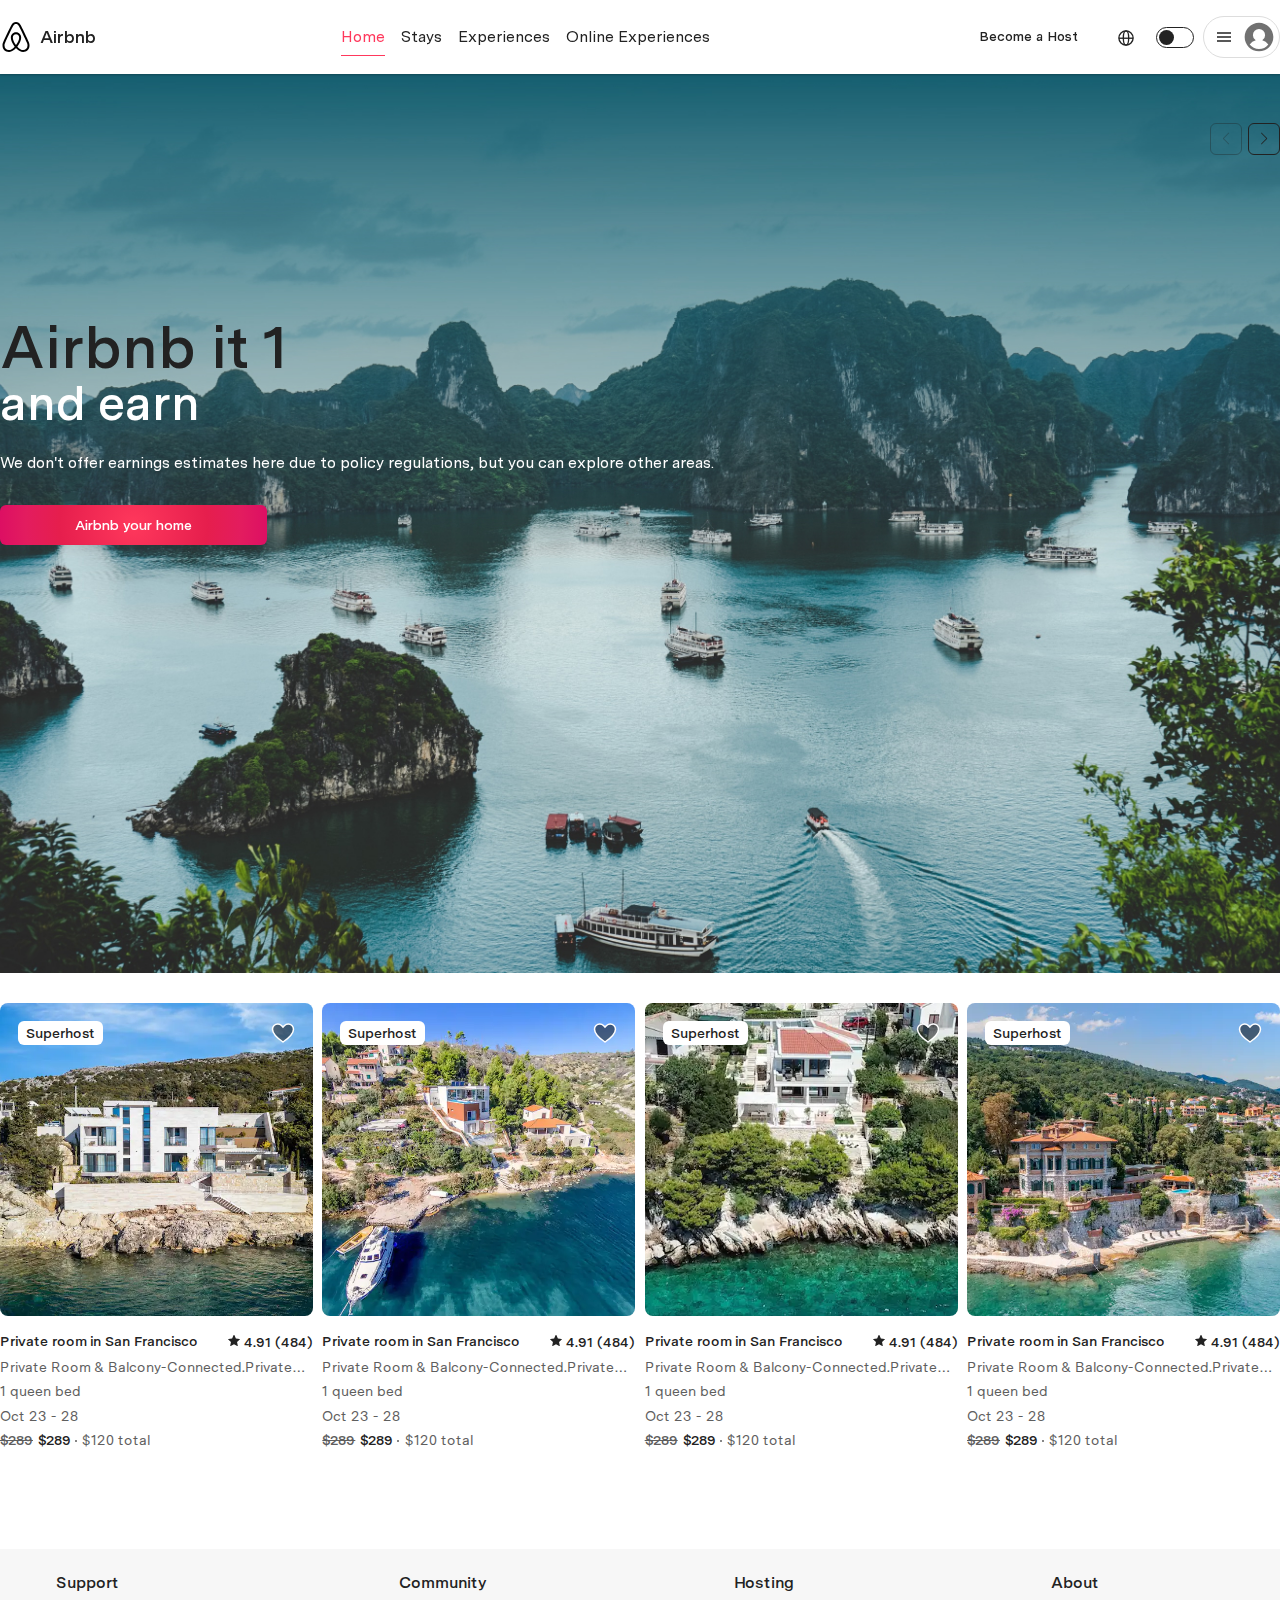
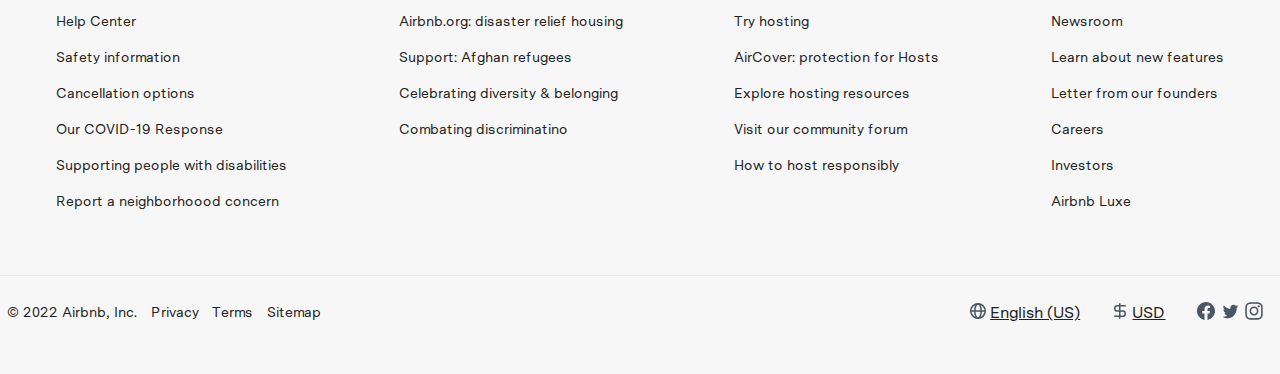
==== index.html @ 52887784 "initial commit" ====
<!DOCTYPE html>
<html lang="en">

<head>
  <meta charset="UTF-8">
  <meta http-equiv="X-UA-Compatible" content="IE=edge">
  <meta name="viewport" content="width=device-width, initial-scale=1.0">
  <title>Document</title>
  <meta name="color-scheme" content="light dark">
  <meta name="theme-color" media="(prefers-color-scheme: light)">
  <meta name="theme-color" media="(prefers-color-scheme: dark)">

  <script type="module">
    // https://doka.guide/js/match-media/
    if (matchMedia('(prefers-color-scheme: dark)').media === 'not all') {
      document.documentElement.style.display = 'none';
      document.head.insertAdjacentHTML(
        'beforeend',
        '<link rel="stylesheet" href="styles/light.css" onload="document.documentElement.style.display=\'\'">'
      );
    }
  </script>
  <link rel="stylesheet" href="css/light.css" media="(prefers-color-scheme: light)">
  <link rel="stylesheet" href="css/dark.css" media="(prefers-color-scheme: dark)">
  <link rel="stylesheet" href="css/style.css">
</head>

<body>
  <header class="header">
    <div class="container">
      <div class="flex">
        <a href="index.html" class="header-logo">
          <svg viewBox="0 0 32 32" xmlns="http://www.w3.org/2000/svg"
            style="display:inline-block;vertical-align:middle;height:32px;width:32px;fill:var(--logo-fill)"
            aria-hidden="true" role="presentation" focusable="false">
            <path
              d="M16 1c2.008 0 3.463.963 4.751 3.269l.533 1.025c1.954 3.83 6.114 12.54 7.1 14.836l.145.353c.667 1.591.91 2.472.96 3.396l.01.415.001.228c0 4.062-2.877 6.478-6.357 6.478-2.224 0-4.556-1.258-6.709-3.386l-.257-.26-.172-.179h-.011l-.176.185c-2.044 2.1-4.267 3.42-6.414 3.615l-.28.019-.267.006C5.377 31 2.5 28.584 2.5 24.522l.005-.469c.026-.928.23-1.768.83-3.244l.216-.524c.966-2.298 6.083-12.989 7.707-16.034C12.537 1.963 13.992 1 16 1zm0 2c-1.239 0-2.053.539-2.987 2.21l-.523 1.008c-1.926 3.776-6.06 12.43-7.031 14.692l-.345.836c-.427 1.071-.573 1.655-.605 2.24l-.009.33v.206C4.5 27.395 6.411 29 8.857 29c1.773 0 3.87-1.236 5.831-3.354-2.295-2.938-3.855-6.45-3.855-8.91 0-2.913 1.933-5.386 5.178-5.42 3.223.034 5.156 2.507 5.156 5.42 0 2.456-1.555 5.96-3.855 8.907C19.277 27.766 21.37 29 23.142 29c2.447 0 4.358-1.605 4.358-4.478l-.004-.411c-.019-.672-.17-1.296-.714-2.62l-.248-.6c-1.065-2.478-5.993-12.768-7.538-15.664C18.053 3.539 17.24 3 16 3zm.01 10.316c-2.01.021-3.177 1.514-3.177 3.42 0 1.797 1.18 4.58 2.955 7.044l.21.287.174-.234c1.73-2.385 2.898-5.066 2.989-6.875l.006-.221c0-1.906-1.167-3.4-3.156-3.421h-.001z">
            </path>
          </svg>
          <span>Airbnb</span>
        </a>

        <nav class="header-nav">
          <a class="header-nav__link link-active" href="#">Home</a>
          <a class="header-nav__link" href="#">Stays</a>
          <a class="header-nav__link" href="#">Experiences</a>
          <a class="header-nav__link" href="#">Online Experiences</a>
        </nav>

        <div class="header-buttons">
          <button id="host" class="btn btn-ghost">Become a Host</button>

          <button id="languages_btn" class="btn btn-icon">
            <svg width="18" height="18" viewBox="0 0 18 18" fill="none" xmlns="http://www.w3.org/2000/svg">
              <circle cx="9" cy="9" r="8" stroke="#222222" stroke-width="1.5" />
              <ellipse cx="9" cy="9" rx="3" ry="8" stroke="#222222" stroke-width="1.5" />
              <line x1="1" y1="9.25" x2="17" y2="9.25" stroke="#222222" stroke-width="1.5" />
            </svg>
          </button>
        </div>
        <fieldset class="switcher">
          <input type="checkbox" class="switch">
          <label for="switch"></label>
        </fieldset>
        <div class="dropdown">
          <button class="dropdown-button">
            <div class="icon">
              <svg xmlns="http://www.w3.org/2000/svg" viewBox="0 0 32 32" aria-hidden="true" role="presentation"
                focusable="false"
                style="display: block; fill: none; height: 16px; width: 16px; stroke: currentcolor; stroke-width: 3; overflow: visible;">
                <g fill="none">
                  <path d="M2 16h28M2 24h28M2 8h28"></path>
                </g>
              </svg>
            </div>
            <div class="avatar">
              <svg xmlns="http://www.w3.org/2000/svg" viewBox="0 0 32 32" aria-hidden="true" role="presentation"
                focusable="false" style="display: block; height: 100%; width: 100%; fill: currentcolor;">
                <path
                  d="M16 .7C7.56.7.7 7.56.7 16S7.56 31.3 16 31.3 31.3 24.44 31.3 16 24.44.7 16 .7zm0 28c-4.02 0-7.6-1.88-9.93-4.81a12.43 12.43 0 0 1 6.45-4.4A6.5 6.5 0 0 1 9.5 14a6.5 6.5 0 0 1 13 0 6.51 6.51 0 0 1-3.02 5.5 12.42 12.42 0 0 1 6.45 4.4A12.67 12.67 0 0 1 16 28.7z">
                </path>
              </svg>
              <!--<img src="images/cards/card-image-1.webp" alt="avatar">-->
            </div>
            <div class="dropdown-menu">
              <a href="#"><b>Login in</b></a>
              <a href="#">Sign up</a>
              <a href="#">Airbnb your home</a>
              <a href="help.html">Help</a>
            </div>
          </button>
        </div>
      </div>
    </div>
  </header>

  <!-- Модалка become a host -->
  <dialog class="modal" id="modal">
    <header class="modal-header">
      <button id="close-button" class="button close-button">
        <svg viewBox="0 0 32 32" xmlns="http://www.w3.org/2000/svg" aria-hidden="true" role="presentation"
          focusable="false"
          style="display: block; fill: none; height: 16px; width: 16px; stroke-width: 3; overflow: visible;">
          <path d="m6 6 20 20"></path>
          <path d="m26 6-20 20"></path>
        </svg>
      </button>
    </header>

    <section class="modal-body">
      <h2 class="modal-title">Questions about this home?</h2>
      <p class="modal-subtitle">We’re excited you’re here. A Villa Specialist from Luxury Retreats, an Airbnb <br>
        company, will be in touch to finalize the details.</p>

      <form action="#">
        <div class="inline">
          <label for="first-name">First name *</label>
          <input id="first-name" type="text" placeholder="First name">

          <label for="last-name">Last name *</label>
          <input id="last-name" type="text" placeholder="Last name">
        </div>

        <div class="inline ml-8">
          <label for="email">Email *</label>
          <input id="email" type="email" placeholder="Your email">

          <label for="tel">Telephone</label>
          <input id="tel" type="tel" placeholder="Telephone">
        </div>

        <label for="text-message">Your message</label>
        <textarea placeholder="For example: Is this home family friendly? What other homes should I consider?"
          name="text-message" id="" cols="30" rows="5"></textarea>

        <label class="checkbox style-c">
          <input type="checkbox" />
          <div class="checkbox__checkmark"></div>
          <label for="c1" class="label_checkbox">I'd like to receive marketing and policy communications from Luxury
            Retreats
          </label>

          <button class="btn btn-primary ml-31 mt-16" type="button">Send message</button>
      </form>
    </section>

    <footer class="modal-footer">
      <div>
        <span>Learn how we handle your details in our</span>
        <button type="button" class="btn btn-link">Privacy policy</button>
      </div>
    </footer>
  </dialog>

  <!-- Модалка languages-->
  <dialog class="modal2" id="languages">
    <header class="modal-header">
      <button id="close-button1" class="button close-button btn-languges-close">x</button>
      <button class="btn-languges ml-0">Язык и регион</button>
      <button class="btn-languges bg-color">Валюта</button>
    </header>

    <section class="modal-body">
      <div class="modal-div">
        <div class="modal-title2">
          <div class="modal-icon1">Перевод<svg viewBox="0 0 16 16" xmlns="http://www.w3.org/2000/svg" aria-hidden="true"
              role="presentation" focusable="false"
              style="display: block; height: 19px; width: 19px; fill: currentcolor;">
              <path
                d="M9 0a1 1 0 0 1 .993.883L10 1v5h5a1 1 0 0 1 .993.883L16 7v8a1 1 0 0 1-.883.993L15 16H7a1 1 0 0 1-.993-.883L6 15v-5H1a1 1 0 0 1-.993-.883L0 9V1A1 1 0 0 1 .883.007L1 0h8zm1.729 7l-1.393.495.233.217.13.132c.125.127.227.245.308.352l.073.103.048.073.045.077H7.308v1.309h1.207l.166.52.09.266.112.29a6.294 6.294 0 0 0 1.109 1.789c-.495.315-1.119.607-1.87.87l-.331.112-.346.108-.445.134L7.72 15l.407-.125.386-.128c1.007-.349 1.836-.752 2.486-1.214.57.405 1.277.764 2.12 1.08l.369.134.386.128.406.125.72-1.153-.445-.134-.26-.08-.345-.115c-.783-.27-1.43-.57-1.94-.895a6.3 6.3 0 0 0 1.068-1.694l.128-.32.114-.33.165-.521h1.208V8.449H11.64l-.093-.231a3.696 3.696 0 0 0-.554-.917l-.126-.149-.14-.152zm1.35 2.758l-.042.133-.076.224-.103.264A4.985 4.985 0 0 1 11 11.76a4.952 4.952 0 0 1-.743-1.127l-.115-.254-.103-.264-.076-.224-.042-.133h2.158zM9 1H1v8h5V7c0-.057.005-.113.014-.167H3.827L3.425 8H2l2.257-6h1.486l1.504 4H9V1zM5 3.411L4.253 5.6h1.502L5 3.411z">
              </path>
            </svg></div>
        </div>
        <p class="modal-subtitle2">Автоматический перевод описаний и отзывов на Русский.</p>

      </div>

      <div class="recom-languges">
        <h2 class="h2-modal">Рекомендуемые языки и регионы</h2>
        <div class="english ">
          <p>English</p>
          <p class="bg-color">United States</p>
        </div>
        <div class="english ml-16">
          <p>English</p>
          <p class="bg-color">United Kingdom</p>
        </div>
      </div>

      <div class="language selection">
        <h2 class="h2-modal">Выбрать язык и регион</h2>
        <div class="english br-12">
          <p>Росский</p>
          <p class="bg-color">Россия</p>
        </div>
        <div class="english ml-16">
          <p>Dansk</p>
          <p class="bg-color">Danmark</p>
        </div>
        <div class="english ">
          <p>Eesti</p>
          <p class="bg-color">Eesti</p>
        </div>
        <div class="english ">
          <p>Deutsch</p>
          <p class="bg-color">Schweiz</p>
        </div>

      </div>

    </section>
  </dialog>
  <!-- конец modal2-->
  <main>


    <section class="banner">
      <div class="container">
        <div class="swiper">
          <!-- Additional required wrapper -->
          <div class="swiper-wrapper">
            <!-- Slides -->
            <div class="swiper-slide">
              <div class="banner-description">
                <h2 class="banner-title">
                  Airbnb it 1<br>
                  <span>and earn<span>
                </h2>
                <p class="banner-subtitle">We don't offer earnings estimates here due to policy regulations, but you can
                  explore other areas.</p>
                <button class="btn btn-airbnb">Airbnb your home</button>
              </div>
            </div>
            <div class="swiper-slide">
              <div class="banner-description">
                <h2 class="banner-title">
                  Airbnb it 2<br>
                  <span>and earn<span>
                </h2>

                <p class="banner-subtitle">We don't offer earnings estimates here due to policy regulations, but you can
                  explore other areas.</p>

                <button class="btn btn-airbnb">Airbnb your home</button>
              </div>
            </div>

            <div class="swiper-slide">
              <div class="banner-description">
                <h2 class="banner-title">
                  Airbnb it 3<br>
                  <span>and earn<span>
                </h2>

                <p class="banner-subtitle">We don't offer earnings estimates here due to policy regulations, but you can
                  explore other areas.</p>

                <button class="btn btn-airbnb">Airbnb your home</button>
              </div>
            </div>

          </div>

          <!-- If we need navigation buttons -->
          <div class="swiper-button-prev"></div>
          <div class="swiper-button-next"></div>
        </div>
      </div>
    </section>

    <!-- cards -->
    <section class="cards">
      <div class="container">
        <div class="flex-start">
          <div class="card-wrapper">
            <a class="card-link" href="#" target="_blank" rel="noopener noreferrer nofollow"></a>
            <div class="card">
              <div class="card-image">
                <img src="images/cards/card-image-1.webp" alt="image">
                <svg class="card-heart" viewBox="0 0 32 32" xmlns="http://www.w3.org/2000/svg">
                  <path
                    d="m16 28c7-4.733 14-10 14-17 0-1.792-.683-3.583-2.05-4.95-1.367-1.366-3.158-2.05-4.95-2.05-1.791 0-3.583.684-4.949 2.05l-2.051 2.051-2.05-2.051c-1.367-1.366-3.158-2.05-4.95-2.05-1.791 0-3.583.684-4.949 2.05-1.367 1.367-2.051 3.158-2.051 4.95 0 7 7 12.267 14 17z">
                  </path>
                </svg>
                <div class="card-host">Superhost</div>
              </div>

              <div class="card-text">
                <div class="flex">
                  <h3 class="card-text_title">Private room in San Francisco</h3>
                  <div class="card-text_rating">
                    <svg class="star" width="12" height="13" viewBox="0 0 12 13" fill="none"
                      xmlns="http://www.w3.org/2000/svg">
                      <g clip-path="url(#clip0_5_387)">
                        <path fill-rule="evenodd" clip-rule="evenodd"
                          d="M5.66024 1.09214L4.11374 4.42401L0.416242 4.90026C0.344975 4.90933 0.277811 4.93867 0.222742 4.98481C0.167672 5.03094 0.127013 5.09193 0.105603 5.16051C0.0841922 5.22908 0.0829308 5.30237 0.101969 5.37164C0.121007 5.44091 0.159542 5.50326 0.212992 5.55126L2.94787 8.01314L2.21099 11.7076C2.19681 11.7784 2.20337 11.8518 2.22989 11.919C2.25641 11.9862 2.30176 12.0443 2.36049 12.0863C2.41922 12.1283 2.48883 12.1525 2.56097 12.1559C2.6331 12.1593 2.70468 12.1418 2.76712 12.1055L5.99999 10.2316L9.23437 12.1055C9.29677 12.1416 9.36826 12.159 9.44028 12.1556C9.5123 12.1521 9.5818 12.128 9.64045 12.086C9.69909 12.0441 9.7444 11.9861 9.77095 11.9191C9.7975 11.852 9.80415 11.7787 9.79012 11.708L9.05324 8.01314L11.7881 5.55126C11.8414 5.50326 11.8799 5.44097 11.8989 5.37178C11.9178 5.3026 11.9166 5.22941 11.8952 5.16092C11.8739 5.09243 11.8333 5.0315 11.7784 4.98536C11.7234 4.93923 11.6564 4.90982 11.5852 4.90064L7.88774 4.42401L6.34012 1.09214C6.31001 1.0273 6.262 0.972414 6.20174 0.933955C6.14148 0.895495 6.07148 0.875061 5.99999 0.875061C5.9285 0.875061 5.85851 0.895495 5.79824 0.933955C5.73798 0.972414 5.68997 1.0273 5.65987 1.09214H5.66024Z"
                          fill="#222222" />
                      </g>
                      <defs>
                        <clipPath id="clip0_5_387">
                          <rect width="12" height="12" fill="white" transform="translate(0 0.5)" />
                        </clipPath>
                      </defs>
                    </svg>
                    <span>4.91 (484) </span>
                  </div>
                </div>
                <div class="card-text_descr text-secondary">Private Room & Balcony-Connected.Private Room &
                  Balcony-Connected.Private
                  Room & Balcony-Connected.Private Room & Balcony-Connected.</div>
                <div class="card-text_config text-secondary">1 queen bed</div>
                <div class="card-text_date text-secondary">Oct 23 - 28</div>
                <div class="card-text_price flex text-secondary">
                  <span class="price-prev">$289</span>
                  <span class="price-current">$289</span>
                  <span class="price-total">$120 total</span>
                </div>
              </div>
            </div>
            <!-- end .card  -->
          </div>
          <div class="card-wrapper">
            <a class="card-link" href="#" target="_blank" rel="noopener noreferrer nofollow"></a>
            <div class="card">
              <div class="card-image">
                <img src="images/cards/card-image-2.webp" alt="image">
                <svg class="card-heart" viewBox="0 0 32 32" xmlns="http://www.w3.org/2000/svg">
                  <path
                    d="m16 28c7-4.733 14-10 14-17 0-1.792-.683-3.583-2.05-4.95-1.367-1.366-3.158-2.05-4.95-2.05-1.791 0-3.583.684-4.949 2.05l-2.051 2.051-2.05-2.051c-1.367-1.366-3.158-2.05-4.95-2.05-1.791 0-3.583.684-4.949 2.05-1.367 1.367-2.051 3.158-2.051 4.95 0 7 7 12.267 14 17z">
                  </path>
                </svg>
                <div class="card-host">Superhost</div>
              </div>

              <div class="card-text">
                <div class="flex">
                  <h3 class="card-text_title">Private room in San Francisco</h3>
                  <div class="card-text_rating">
                    <svg class="star" width="12" height="13" viewBox="0 0 12 13" fill="none"
                      xmlns="http://www.w3.org/2000/svg">
                      <g clip-path="url(#clip0_5_387)">
                        <path fill-rule="evenodd" clip-rule="evenodd"
                          d="M5.66024 1.09214L4.11374 4.42401L0.416242 4.90026C0.344975 4.90933 0.277811 4.93867 0.222742 4.98481C0.167672 5.03094 0.127013 5.09193 0.105603 5.16051C0.0841922 5.22908 0.0829308 5.30237 0.101969 5.37164C0.121007 5.44091 0.159542 5.50326 0.212992 5.55126L2.94787 8.01314L2.21099 11.7076C2.19681 11.7784 2.20337 11.8518 2.22989 11.919C2.25641 11.9862 2.30176 12.0443 2.36049 12.0863C2.41922 12.1283 2.48883 12.1525 2.56097 12.1559C2.6331 12.1593 2.70468 12.1418 2.76712 12.1055L5.99999 10.2316L9.23437 12.1055C9.29677 12.1416 9.36826 12.159 9.44028 12.1556C9.5123 12.1521 9.5818 12.128 9.64045 12.086C9.69909 12.0441 9.7444 11.9861 9.77095 11.9191C9.7975 11.852 9.80415 11.7787 9.79012 11.708L9.05324 8.01314L11.7881 5.55126C11.8414 5.50326 11.8799 5.44097 11.8989 5.37178C11.9178 5.3026 11.9166 5.22941 11.8952 5.16092C11.8739 5.09243 11.8333 5.0315 11.7784 4.98536C11.7234 4.93923 11.6564 4.90982 11.5852 4.90064L7.88774 4.42401L6.34012 1.09214C6.31001 1.0273 6.262 0.972414 6.20174 0.933955C6.14148 0.895495 6.07148 0.875061 5.99999 0.875061C5.9285 0.875061 5.85851 0.895495 5.79824 0.933955C5.73798 0.972414 5.68997 1.0273 5.65987 1.09214H5.66024Z"
                          fill="#222222" />
                      </g>
                      <defs>
                        <clipPath id="clip0_5_387">
                          <rect width="12" height="12" fill="white" transform="translate(0 0.5)" />
                        </clipPath>
                      </defs>
                    </svg>
                    <span>4.91 (484) </span>
                  </div>
                </div>
                <div class="card-text_descr text-secondary">Private Room & Balcony-Connected.Private Room &
                  Balcony-Connected.Private
                  Room & Balcony-Connected.Private Room & Balcony-Connected.</div>
                <div class="card-text_config text-secondary">1 queen bed</div>
                <div class="card-text_date text-secondary">Oct 23 - 28</div>
                <div class="card-text_price flex text-secondary">
                  <span class="price-prev">$289</span>
                  <span class="price-current">$289</span>
                  <span class="price-total">$120 total</span>
                </div>
              </div>
            </div>
            <!-- end .card  -->
          </div>
          <div class="card-wrapper">
            <a class="card-link" href="#" target="_blank" rel="noopener noreferrer nofollow"></a>
            <div class="card">
              <div class="card-image">
                <img src="images/cards/card-image-3.webp" alt="image">
                <svg class="card-heart" viewBox="0 0 32 32" xmlns="http://www.w3.org/2000/svg">
                  <path
                    d="m16 28c7-4.733 14-10 14-17 0-1.792-.683-3.583-2.05-4.95-1.367-1.366-3.158-2.05-4.95-2.05-1.791 0-3.583.684-4.949 2.05l-2.051 2.051-2.05-2.051c-1.367-1.366-3.158-2.05-4.95-2.05-1.791 0-3.583.684-4.949 2.05-1.367 1.367-2.051 3.158-2.051 4.95 0 7 7 12.267 14 17z">
                  </path>
                </svg>
                <div class="card-host">Superhost</div>
              </div>

              <div class="card-text">
                <div class="flex">
                  <h3 class="card-text_title">Private room in San Francisco</h3>
                  <div class="card-text_rating">
                    <svg class="star" width="12" height="13" viewBox="0 0 12 13" fill="none"
                      xmlns="http://www.w3.org/2000/svg">
                      <g clip-path="url(#clip0_5_387)">
                        <path fill-rule="evenodd" clip-rule="evenodd"
                          d="M5.66024 1.09214L4.11374 4.42401L0.416242 4.90026C0.344975 4.90933 0.277811 4.93867 0.222742 4.98481C0.167672 5.03094 0.127013 5.09193 0.105603 5.16051C0.0841922 5.22908 0.0829308 5.30237 0.101969 5.37164C0.121007 5.44091 0.159542 5.50326 0.212992 5.55126L2.94787 8.01314L2.21099 11.7076C2.19681 11.7784 2.20337 11.8518 2.22989 11.919C2.25641 11.9862 2.30176 12.0443 2.36049 12.0863C2.41922 12.1283 2.48883 12.1525 2.56097 12.1559C2.6331 12.1593 2.70468 12.1418 2.76712 12.1055L5.99999 10.2316L9.23437 12.1055C9.29677 12.1416 9.36826 12.159 9.44028 12.1556C9.5123 12.1521 9.5818 12.128 9.64045 12.086C9.69909 12.0441 9.7444 11.9861 9.77095 11.9191C9.7975 11.852 9.80415 11.7787 9.79012 11.708L9.05324 8.01314L11.7881 5.55126C11.8414 5.50326 11.8799 5.44097 11.8989 5.37178C11.9178 5.3026 11.9166 5.22941 11.8952 5.16092C11.8739 5.09243 11.8333 5.0315 11.7784 4.98536C11.7234 4.93923 11.6564 4.90982 11.5852 4.90064L7.88774 4.42401L6.34012 1.09214C6.31001 1.0273 6.262 0.972414 6.20174 0.933955C6.14148 0.895495 6.07148 0.875061 5.99999 0.875061C5.9285 0.875061 5.85851 0.895495 5.79824 0.933955C5.73798 0.972414 5.68997 1.0273 5.65987 1.09214H5.66024Z"
                          fill="#222222" />
                      </g>
                      <defs>
                        <clipPath id="clip0_5_387">
                          <rect width="12" height="12" fill="white" transform="translate(0 0.5)" />
                        </clipPath>
                      </defs>
                    </svg>
                    <span>4.91 (484) </span>
                  </div>
                </div>
                <div class="card-text_descr text-secondary">Private Room & Balcony-Connected.Private Room &
                  Balcony-Connected.Private
                  Room & Balcony-Connected.Private Room & Balcony-Connected.</div>
                <div class="card-text_config text-secondary">1 queen bed</div>
                <div class="card-text_date text-secondary">Oct 23 - 28</div>
                <div class="card-text_price flex text-secondary">
                  <span class="price-prev">$289</span>
                  <span class="price-current">$289</span>
                  <span class="price-total">$120 total</span>
                </div>
              </div>
            </div>
            <!-- end .card  -->
          </div>
          <div class="card-wrapper">
            <a class="card-link" href="#" target="_blank" rel="noopener noreferrer nofollow"></a>
            <div class="card">
              <div class="card-image">
                <img src="images/cards/card-image-4.webp" alt="image">
                <svg class="card-heart" viewBox="0 0 32 32" xmlns="http://www.w3.org/2000/svg">
                  <path
                    d="m16 28c7-4.733 14-10 14-17 0-1.792-.683-3.583-2.05-4.95-1.367-1.366-3.158-2.05-4.95-2.05-1.791 0-3.583.684-4.949 2.05l-2.051 2.051-2.05-2.051c-1.367-1.366-3.158-2.05-4.95-2.05-1.791 0-3.583.684-4.949 2.05-1.367 1.367-2.051 3.158-2.051 4.95 0 7 7 12.267 14 17z">
                  </path>
                </svg>
                <div class="card-host">Superhost</div>
              </div>

              <div class="card-text">
                <div class="flex">
                  <h3 class="card-text_title">Private room in San Francisco</h3>
                  <div class="card-text_rating">
                    <svg class="star" width="12" height="13" viewBox="0 0 12 13" fill="none"
                      xmlns="http://www.w3.org/2000/svg">
                      <g clip-path="url(#clip0_5_387)">
                        <path fill-rule="evenodd" clip-rule="evenodd"
                          d="M5.66024 1.09214L4.11374 4.42401L0.416242 4.90026C0.344975 4.90933 0.277811 4.93867 0.222742 4.98481C0.167672 5.03094 0.127013 5.09193 0.105603 5.16051C0.0841922 5.22908 0.0829308 5.30237 0.101969 5.37164C0.121007 5.44091 0.159542 5.50326 0.212992 5.55126L2.94787 8.01314L2.21099 11.7076C2.19681 11.7784 2.20337 11.8518 2.22989 11.919C2.25641 11.9862 2.30176 12.0443 2.36049 12.0863C2.41922 12.1283 2.48883 12.1525 2.56097 12.1559C2.6331 12.1593 2.70468 12.1418 2.76712 12.1055L5.99999 10.2316L9.23437 12.1055C9.29677 12.1416 9.36826 12.159 9.44028 12.1556C9.5123 12.1521 9.5818 12.128 9.64045 12.086C9.69909 12.0441 9.7444 11.9861 9.77095 11.9191C9.7975 11.852 9.80415 11.7787 9.79012 11.708L9.05324 8.01314L11.7881 5.55126C11.8414 5.50326 11.8799 5.44097 11.8989 5.37178C11.9178 5.3026 11.9166 5.22941 11.8952 5.16092C11.8739 5.09243 11.8333 5.0315 11.7784 4.98536C11.7234 4.93923 11.6564 4.90982 11.5852 4.90064L7.88774 4.42401L6.34012 1.09214C6.31001 1.0273 6.262 0.972414 6.20174 0.933955C6.14148 0.895495 6.07148 0.875061 5.99999 0.875061C5.9285 0.875061 5.85851 0.895495 5.79824 0.933955C5.73798 0.972414 5.68997 1.0273 5.65987 1.09214H5.66024Z"
                          fill="#222222" />
                      </g>
                      <defs>
                        <clipPath id="clip0_5_387">
                          <rect width="12" height="12" fill="white" transform="translate(0 0.5)" />
                        </clipPath>
                      </defs>
                    </svg>
                    <span>4.91 (484) </span>
                  </div>
                </div>
                <div class="card-text_descr text-secondary">Private Room & Balcony-Connected.Private Room &
                  Balcony-Connected.Private
                  Room & Balcony-Connected.Private Room & Balcony-Connected.</div>
                <div class="card-text_config text-secondary">1 queen bed</div>
                <div class="card-text_date text-secondary">Oct 23 - 28</div>
                <div class="card-text_price flex text-secondary">
                  <span class="price-prev">$289</span>
                  <span class="price-current">$289</span>
                  <span class="price-total">$120 total</span>
                </div>
              </div>
            </div>
            <!-- end .card  -->
          </div>
        </div>
      </div>
      <!-- /.container -->
    </section>

    <!-- секция с карточками -->

  </main>
  <div class="footer">
    <div class="container">
      <div class="footer-top flex2">
        <nav class="footer-top_nav">
          <h3>Support</h3>
          <a href="#">Help Center</a>
          <a href="#">Safety information</a>
          <a href="#">Cancellation options</a>
          <a href="#">Our COVID-19 Response</a>
          <a href="#">Supporting people with disabilities</a>
          <a href="#">Report a neighborhoood concern</a>
        </nav>
        <nav class="footer-top_nav">
          <h3>Community</h3>
          <a href="#">Airbnb.org: disaster relief housing</a>
          <a href="#">Support: Afghan refugees</a>
          <a href="#">Celebrating diversity & belonging</a>
          <a href="#">Combating discriminatino</a>
        </nav>
        <nav class="footer-top_nav">
          <h3>Hosting</h3>
          <a href="#">Try hosting</a>
          <a href="#">AirCover: protection for Hosts</a>
          <a href="#">Explore hosting resources</a>
          <a href="#">Visit our community forum</a>
          <a href="#">How to host responsibly</a>
        </nav>
        <nav class="footer-top_nav">
          <h3>About</h3>
          <a href="#">Newsroom</a>
          <a href="#">Learn about new features</a>
          <a href="#">Letter from our founders</a>
          <a href="#">Careers</a>
          <a href="#">Investors</a>
          <a href="#">Airbnb Luxe</a>
        </nav>
      </div>
      <div class="">
        <div class="footer-bottom flex-start">
          <div class="footer_bottom_left">
            <span>© 2022 Airbnb, Inc.</span>
            <span>Privacy</span>
            <span>Terms</span>
            <span>Sitemap</span>
          </div>
          <div class="footer_bottom_right">
            <div class="lang_dol">
              <a href="#">
                <svg width="24" height="24" viewBox="0 0 24 24" fill="none" xmlns="http://www.w3.org/2000/svg">
                  <path
                    d="M19.25 12C19.25 16.0041 16.0041 19.25 12 19.25C7.99594 19.25 4.75 16.0041 4.75 12C4.75 7.99594 7.99594 4.75 12 4.75C16.0041 4.75 19.25 7.99594 19.25 12Z"
                    stroke="#4B5563" stroke-width="1.5" stroke-linecap="round" stroke-linejoin="round" />
                  <path
                    d="M15.25 12C15.25 16.5 13.2426 19.25 12 19.25C10.7574 19.25 8.75 16.5 8.75 12C8.75 7.5 10.7574 4.75 12 4.75C13.2426 4.75 15.25 7.5 15.25 12Z"
                    stroke="#4B5563" stroke-width="1.5" stroke-linecap="round" stroke-linejoin="round" />
                  <path d="M5 12H19" stroke="#4B5563" stroke-width="1.5" stroke-linecap="round"
                    stroke-linejoin="round" />
                </svg></a>
              <a href="#"><u>English (US)</u></a>
            </div>
            <div class="lang_dol">
              <a href="#">
                <svg width="24" height="24" viewBox="0 0 24 24" fill="none" xmlns="http://www.w3.org/2000/svg">
                  <path
                    d="M17.25 6.75H9.375C7.92525 6.75 6.75 7.92525 6.75 9.375C6.75 10.8247 7.92525 12 9.375 12H14.625C16.0747 12 17.25 13.1753 17.25 14.625C17.25 16.0747 16.0747 17.25 14.625 17.25H6.75"
                    stroke="#4B5563" stroke-width="1.5" stroke-linecap="round" stroke-linejoin="round" />
                  <path d="M11.75 19.25V4.75" stroke="#4B5563" stroke-width="1.5" stroke-linecap="round"
                    stroke-linejoin="round" />
                </svg>
              </a>
              <a href="#"><u>USD</u></a>
            </div>
            <div class="lang_dol">
              <a href="#">
                <svg width="24" height="24" viewBox="0 0 24 24" fill="none" xmlns="http://www.w3.org/2000/svg">
                  <path fill-rule="evenodd" clip-rule="evenodd"
                    d="M3 12C3 16.45 6.25 20.15 10.5 20.9L10.5502 20.8599C10.5334 20.8566 10.5167 20.8533 10.5 20.85V14.5H8.25V12H10.5V10C10.5 7.75 11.95 6.5 14 6.5C14.65 6.5 15.35 6.6 16 6.7V9H14.85C13.75 9 13.5 9.55 13.5 10.25V12H15.9L15.5 14.5H13.5V20.85C13.4833 20.8533 13.4666 20.8566 13.4498 20.8599L13.5 20.9C17.75 20.15 21 16.45 21 12C21 7.05 16.95 3 12 3C7.05 3 3 7.05 3 12Z"
                    fill="#4B5563" />
                </svg></a>
              <a href="#">
                <svg width="24" height="24" viewBox="0 0 24 24" fill="none" xmlns="http://www.w3.org/2000/svg">
                  <path fill-rule="evenodd" clip-rule="evenodd"
                    d="M18.6615 9.07607C18.6673 9.22598 18.6692 9.37582 18.6692 9.52572C18.6692 14.0705 15.4722 19.3171 9.62599 19.3171C7.83014 19.3171 6.16025 18.7447 4.75328 17.7704C5.00199 17.7976 5.25457 17.8181 5.51103 17.8181C7.00004 17.8181 8.37148 17.2661 9.45933 16.3394C8.06851 16.319 6.8941 15.3174 6.48907 13.9546C6.68351 13.9955 6.88375 14.016 7.08853 14.016C7.37729 14.016 7.65765 13.9752 7.92638 13.8934C6.47096 13.58 5.37473 12.19 5.37473 10.5207C5.37473 10.5002 5.37473 10.4934 5.37473 10.4797C5.80367 10.7318 6.29461 10.8885 6.81593 10.9089C5.96193 10.2889 5.40055 9.23278 5.40055 8.04038C5.40055 7.41352 5.55688 6.8207 5.83207 6.30967C7.39925 8.39466 9.74228 9.76424 12.3837 9.90733C12.3295 9.65522 12.3017 9.38955 12.3017 9.12382C12.3017 7.22279 13.7248 5.68286 15.4806 5.68286C16.3947 5.68286 17.2203 6.09856 17.7997 6.7663C18.5252 6.6164 19.2047 6.33024 19.8197 5.93505C19.5814 6.73907 19.0781 7.41348 18.4205 7.83593C19.0639 7.75417 19.6776 7.57034 20.2467 7.29779C19.8197 7.98597 19.2823 8.5923 18.6615 9.07607Z"
                    fill="#4B5563" />
                </svg>
              </a>
              <a href="#">
                <svg width="24" height="24" viewBox="0 0 24 24" fill="none" xmlns="http://www.w3.org/2000/svg">
                  <path
                    d="M12.0004 3.27271C9.63025 3.27271 9.33281 3.28307 8.40193 3.32543C7.47287 3.36798 6.8387 3.51507 6.28381 3.73089C5.70983 3.9538 5.22293 4.25198 4.73786 4.73725C4.25242 5.22234 3.95424 5.70925 3.73061 6.28307C3.51426 6.83816 3.36699 7.47252 3.32517 8.40125C3.28354 9.33216 3.27263 9.6298 3.27263 12C3.27263 14.3702 3.28317 14.6667 3.32535 15.5976C3.36808 16.5267 3.51517 17.1609 3.7308 17.7158C3.95388 18.2898 4.25205 18.7767 4.73731 19.2618C5.22221 19.7472 5.7091 20.0462 6.28272 20.2691C6.83798 20.4849 7.47232 20.632 8.4012 20.6745C9.33208 20.7169 9.62935 20.7272 11.9993 20.7272C14.3696 20.7272 14.6661 20.7169 15.597 20.6745C16.526 20.632 17.1609 20.4849 17.7162 20.2691C18.29 20.0462 18.7762 19.7472 19.2611 19.2618C19.7465 18.7767 20.0447 18.2898 20.2683 17.716C20.4828 17.1609 20.6301 16.5265 20.6737 15.5978C20.7156 14.6669 20.7265 14.3702 20.7265 12C20.7265 9.6298 20.7156 9.33234 20.6737 8.40143C20.6301 7.47234 20.4828 6.83816 20.2683 6.28325C20.0447 5.70925 19.7465 5.22234 19.2611 4.73725C18.7756 4.2518 18.2902 3.95361 17.7156 3.73089C17.1593 3.51507 16.5248 3.36798 15.5957 3.32543C14.6648 3.28307 14.3685 3.27271 11.9976 3.27271H12.0004ZM11.2175 4.84543C11.4498 4.84507 11.7091 4.84543 12.0004 4.84543C14.3305 4.84543 14.6066 4.8538 15.5268 4.89561C16.3777 4.93452 16.8395 5.07671 17.1471 5.19616C17.5544 5.35434 17.8447 5.54343 18.15 5.84889C18.4554 6.15434 18.6445 6.44525 18.8031 6.85252C18.9225 7.1598 19.0649 7.62161 19.1036 8.47252C19.1454 9.39252 19.1545 9.66889 19.1545 11.998C19.1545 14.3271 19.1454 14.6034 19.1036 15.5234C19.0647 16.3743 18.9225 16.8362 18.8031 17.1434C18.6449 17.5507 18.4554 17.8407 18.15 18.146C17.8446 18.4514 17.5546 18.6405 17.1471 18.7987C16.8399 18.9187 16.3777 19.0605 15.5268 19.0994C14.6068 19.1412 14.3305 19.1503 12.0004 19.1503C9.67007 19.1503 9.3939 19.1412 8.47393 19.0994C7.62304 19.0602 7.16124 18.918 6.85343 18.7985C6.44617 18.6403 6.15527 18.4513 5.84982 18.1458C5.54438 17.8403 5.35529 17.5502 5.19675 17.1427C5.0773 16.8354 4.93494 16.3736 4.89622 15.5227C4.8544 14.6027 4.84604 14.3263 4.84604 11.9958C4.84604 9.66525 4.8544 9.39034 4.89622 8.47034C4.93512 7.61943 5.0773 7.15761 5.19675 6.84998C5.35493 6.4427 5.54438 6.1518 5.84982 5.84634C6.15527 5.54089 6.44617 5.3518 6.85343 5.19325C7.16106 5.07325 7.62304 4.93143 8.47393 4.89234C9.27899 4.85598 9.59098 4.84507 11.2175 4.84325V4.84543ZM16.6588 6.29452C16.0806 6.29452 15.6115 6.76307 15.6115 7.34143C15.6115 7.91961 16.0806 8.3887 16.6588 8.3887C17.2369 8.3887 17.706 7.91961 17.706 7.34143C17.706 6.76325 17.2369 6.29416 16.6588 6.29416V6.29452ZM12.0004 7.51816C9.52535 7.51816 7.51868 9.52489 7.51868 12C7.51868 14.4751 9.52535 16.4809 12.0004 16.4809C14.4754 16.4809 16.4813 14.4751 16.4813 12C16.4813 9.52489 14.4752 7.51816 12.0002 7.51816H12.0004ZM12.0004 9.09089C13.6069 9.09089 14.9094 10.3932 14.9094 12C14.9094 13.6065 13.6069 14.9091 12.0004 14.9091C10.3937 14.9091 9.09136 13.6065 9.09136 12C9.09136 10.3932 10.3937 9.09089 12.0004 9.09089Z"
                    fill="#4B5563" />
                </svg></a>
            </div>
          </div>
        </div>
      </div>
    </div>
  </div>


  <script src="js/theme-switcher.js"></script>
  <script src="lib/swiper.js"></script>
  <script src="js/index.js"></script>
</body>

</html>
---- css/light.css ----
:root {
  --body-color: #ffffff;
  /* общий фон */


  --title-color: #222222;
  /* цвет заголовков */
  --subtitle-color: #42526B;
  /* цвет подзаголовков */

  --nav-link-color: #222222;
  /* цвет ссылок в навигации */

  --accent-color: #FF385C;
  /* основной цвет тем */
  --bg-hover: #F7F7F7;

  /*цвет текста label+placeholder*/
  --label-color: #717171;
  /*цвет аватара*/
  --avatar-bg: #717171;

  /*dropdown-button*/
  --dropdown-button-bg: #ffffff;
  --dropdown-border-color: #ddd;
  --dropdown-box-shadow: 0 2px 4px rgba(0, 0, 0, 0.18);

  /*footer*/
  --footer-bg:#f7f7f7;
  --footer-link-color:#222222;

}



/* logo */
.header-logo svg {
  --logo-fill: #22222;
}

/* btn-primary */
.btn-primary {
  --button-bg-color: #FF385C;
  --button-content-color: #ffffff;
}

/* btn-dark */
.btn-dark {
  --button-bg-color: #222222;
  --button-content-color: #fff;
}

/* forms */
input[type='text'],
input[type='email'],
input[type='password'],
input[type="tel"],
textarea {
  --input-bg-color: #ffffff;
  --input-border-color: #B0B0B0;
  --input-text-color: #222222;

}

input:not([type="checkbox"]):focus,
textarea:focus {
  --box-shadow: inset 0 0 0 2px #222222;
}

/*чекбокс в модалке*/
.checkbox {
  --checkbox-bg-color-checked: #FF385C;
  --checkbox-bg-color-default: #fff;
  --checkbox-mark-color: #fff;
  --checkbox-bg-border: #B0B0B0;
}
---- css/dark.css ----
:root {
  --body-color: #292929;
  /* общий фон */

  --title-color: #ffffff;
  /* цвет заголовков */
  --subtitle-color: #B4BBC5;
  /* цвет подзаголовков */

  --nav-link-color: #ffffff;
  /* цвет ссылок в навигации */

  --accent-color: #BB86FC;
  /* основной цвет тем */

  --bg-hover: rgba(255, 255, 255, 0.12);
  /*цвет текста label+placeholder*/

  --label-color: rgba(255, 255, 255, 0.38);
  /*цвет аватара*/
  --avatar-bg: #979797;
  /*dropdown-button*/
  --dropdown-button-bg: #292929;
  --dropdown-border-color: rgba(255, 255, 255, 0.3);
  --dropdown-box-shadow: 0 8px 10px rgba(0, 0, 0, 0.14), 0 3px 14px rgba(0, 0, 0, 0.12), 0 5px 5px rgba(0, 0, 0, 0.2);

  /*footer*/
  --footer-bg:#292929;
  --footer-link-color:#fff;
}


/* logo */
.header-logo svg {
  --logo-fill: #ffffff;
}

/* btn-primary */
.btn-primary {
  --button-bg-color: #BB86FC;
  --button-content-color: #000000;
}

/* btn-dark */
.btn-dark {
  --button-bg-color: #fff;
  --button-content-color: #222222;
}

/* forms */
input[type='text'],
input[type='email'],
input[type='password'],
input[type='tel'],
textarea {
  --input-bg-color: transparent;
  --input-border-color: rgba(255, 255, 255, 0.6);
  --input-text-color: rgba(255, 255, 255, 0.87);
}

input:not([type="checkbox"]):focus,
textarea:focus {
  --box-shadow: inset 0 0 0 2px #BB86FC;
}

.checkbox {
  --checkbox-bg-color-checked: #BB86FC;
  --checkbox-mark-color: #222222;
  --checkbox-bg-color-default: #222222;
  --checkbox-bg-border: #B0B0B0;
}
---- css/style.css ----
@import "../css/fonts.css";
@import "../css/normalize.css";
@import "../css/forms.css";
@import "../lib/swiper.css";
@import "../css/modal.css";



body {
  font-family: 'Messina Sans', sans-serif;
  margin: 0;
  color: #222222;
  background-color: #ffffff;
  position: relative;
  min-height: 100vh;
}

* {
  box-sizing: border-box;
}

h1,
h2,
h3,
p {
  margin: 0;
}

a {
  text-decoration: none;
  color: var(--nav-link-color);
}

img {
  vertical-align: middle;
  max-width: 100%;
}

.container {
  width: 100%;
  max-width: 1312px;
  margin: 0 auto;
}


/* header */
.header {
  background-color: var(--body-color);
  min-height: 68px;
  box-sizing: border-box;
  width: 100%;
  z-index: 2;
  padding: 16px 0;
  position: fixed;
  top: 0;
  left: 0;
  right: 0;
  box-shadow: 0 1px 2px #00000040;
}

.header-nav {
  display: inline-flex;
  width: 66%;
  flex-direction: row;
  justify-content: center;
}

.header-logo span {
  margin-left: 4px;
  font-size: 18px;
  font-weight: 700;
  display: inline-block;
  vertical-align: middle;
}

.header-nav__link {
  font-family: 'Messina Sans', sans-serif;
  font-weight: 400;
  padding: 10px 0;
  border: 0;
  margin: 0 8px;
  background-color: transparent;
  position: relative;
  text-transform: capitalize;
}

.header-nav__link::after,
.link-active::after {
  content: '';
  height: 1.5px;
  position: absolute;
  bottom: 0;
  width: 100%;
  background-color: var(--nav-link-color);
  inset-inline: 0;
  transform: scaleX(0);
  transition: transform 0.2s ease;
}

.header-nav__link:hover {
  opacity: 0.65;
}

/* анимация линии при наведении на неактивную ссылку */
.header-nav__link:hover::after {
  transform: scaleX(1);
  opacity: 0.65;
}

.link-active {
  color: var(--accent-color);
}

/* активная ссылка должна быть непрозрачной */
.link-active:hover {
  opacity: 1;
}

/* активная ссылка должна быть непрозрачной */
.link-active:hover::after {
  opacity: 1;
}

/* анимация линии при наведении на активную ссылку */
.link-active::after {
  background-color: var(--accent-color);
  transform: scaleX(1);
}

/*dropdown*/
.avatar {
  width: 30px;
  height: 30px;
  color: var(--avatar-bg);
}

.avatar img {
  border-radius: 50%;
  object-fit: cover;
  width: 100%;
  height: 100%;
}

.dropdown-menu {
  display: none;
  background-color: var(--dropdown-button-bg);
  color: var(--nav-link-color);
  flex-direction: column;
  align-items: flex-start;
  border-radius: 12px;
  box-shadow: 0 2px 16px rgba(0, 0, 0, 0.12);
  margin-top: 34px;
  padding: 8px 0;
  position: absolute;
  top: 50%;
  /*max-height: calc(100vh-100px);*/
  overflow-y: auto;
  min-width: 240px;
  right: 0;
}

.dropdown-show {
  display: inline-flex;
}

.dropdown-menu a {
  padding: 12px 16px;
  font-size: 14px;
  font-weight: 400px;
  display: flex;
  width: 100%;
  white-space: nowrap;
  text-overflow: ellipsis;
  max-width: 240px;
  overflow-x: hidden;
  text-align: left;
  letter-spacing: 0.5px;
  /*межбуквенный интервал*/

}

.dropdown-menu a:hover {
  background-color: var(--bg-hover);
}

.dropdown-button {
  display: inline-flex;
  justify-content: space-between;
  align-items: center;
  padding: 5px 5px 5px 12px;
  margin: 0;
  min-width: 77px;
  min-height: 38px;
  border-radius: 21px;
  background-color: var(--dropdown-button-bg);
  border: 1px solid var(--dropdown-border-color);
  outline: none;
  cursor: pointer;
  position: relative;
}

.dropdown-button:hover,
.dropdown-button:focus {
  box-shadow: var(--dropdown-box-shadow);
}

.dropdown-button .icon svg path {
  stroke: var(--nav-link-color);
}


/* banner */
.banner {
  background-image: url(../images/banner/banner.jpg);
  min-height: 100vh;
  background-position: top center;
  background-repeat: no-repeat;
  background-size: cover;
  padding: 48px 0;
}


.banner-description {
  padding-top: 200px;
  display: flex;
  flex-direction: column;
  align-items: flex-start;
}

.banner-title {
  font-size: 60px;
  line-height: 52px;
  margin-bottom: 24px;
}

.banner-title span {
  font-size: 48px;
  line-height: 52px;
  color: #ffffff;
}

.banner-subtitle {
  font-size: 16px;
  line-height: 20px;
  margin-bottom: 32px;
  color: #ffffff;
}

/* swiper-slider   */
.swiper-button-prev,
.swiper-button-next {
  --swiper-navigation-size: 14px;
  top: 2%;
  /* один уровень с .btn-airbnb */
  color: var(--nav-link-color);
  background-color: transparent;
  border-radius: 6px;
  border: 1px solid var(--nav-link-color);
  width: 32px;
  height: 32px;
}

.swiper-button-prev::after,
.swiper-button-next::after {
  font-size: 12px;
}

.swiper-button-next {
  right: 0;
}

.swiper-button-prev {
  left: 94.5%;
}

main {
  padding: 73.4px 0 457.8px;
}




/* КАРТОЧКИ*/

.cards {
  padding: 30px 0;
}

.card-wrapper {
  position: relative;
  width: 313px;
  display: inline-flex;
}

.card {
  margin-bottom: 30px;
}

.card img {
  max-width: 100%;
  height: 313px;
  vertical-align: middle;
  /* убираем зазор снизу */
  object-fit: cover;
  border-radius: 8px;
}

.card-image {
  min-height: 313px;
  border-radius: 8px;
  position: relative;
  margin-bottom: 16px;
}

.card-link {
  display: block;
  height: 100%;
  width: 100%;
  outline: none;
  position: absolute;
  top: 0;
  left: 0;
  right: 0;
  bottom: 0;
  background: transparent;
  z-index: 1;
  /* пользователь может перейти по ссылке на новой вкладке */
}

.card-heart {
  display: inline-block;
  fill: rgba(0, 0, 0, 0.5);
  height: 24px;
  width: 24px;
  stroke: #FFFFFF;
  stroke-width: 2;
  vertical-align: middle;
  position: absolute;
  z-index: 1;
  /* перекрытие кликабельной ссылки на карточке */
  top: 18px;
  right: 18px;
}

.heart-active {
  fill: #FF385C;
}

.card-host {
  padding: 4px 8px;
  border-radius: 6px;
  background-color: #FFFFFF;
  position: absolute;
  top: 18px;
  left: 18px;
  font-size: 14px;
  font-weight: 600;
  color: #222222;

}

.card-text_title,
.card-text_rating {
  font-size: 14px;
  margin-bottom: 8px;
  font-weight: 600;
}

.card-text_title {
  white-space: nowrap;
  overflow-x: hidden;
  text-overflow: ellipsis;
  max-width: 230px;
}

.text-secondary {
  font-size: 14px;
  font-weight: normal;
  margin-bottom: 8px;
  color: #5E5E5E;
}

.card-text_descr {
  display: -webkit-box;
  -webkit-line-clamp: 1;
  -webkit-box-orient: vertical;
  overflow: hidden;
  text-overflow: ellipsis;
}

.card-text_price {
  width: 48%;
}

.price-prev {
  text-decoration: line-through;
  font-weight: 600;

}

.price-current {
  font-weight: 600;
  color: #222222;
  position: relative;
}

.price-current::after {
  content: '';
  display: inline-flex;
  width: 2px;
  height: 2px;
  background-color: #5e5e5e;
  border-radius: 50%;
  margin-left: 4px;
  vertical-align: middle;
}

.star {
  display: inline-block;
}

h3 {
  font-size: 16px;
  color: #222222;
  line-height: 19px;
}

.date {
  color: #717171;
  font-size: 12px;
  line-height: 14px;
}

.night {
  color: #222222;
  font-size: 14px;
  line-height: 17px;
}

/* атомарные классы */
.heart-active {
  fill: #FF385C;
}

/*footer*/
.footer {
  padding: 22px 0;
  background-color: var(--footer-bg);
  position: absolute;
  bottom: 0;
  left: 0;
  right: 0;
  width: 100%;
}

.footer-top {
  border-bottom: 1px solid #E5E7EB;
  margin-bottom: 26px;
}

.footer-top_nav {
  display: flex;
  flex-direction: column;
  margin-bottom: 48px;
}

.footer_bottom_left {
  display: flex;
  justify-content: space-around;
  width: 328px;
}

.footer_bottom_right {
  display: flex;
  justify-content: space-around;
  width: 328px;
  align-items: center;
}

.footer-bottom {
  margin-bottom: 26px;
}

.footer-top_nav h3 {
  font-family: 'Messina Sans', sans-serif;
  font-weight: 600;
  font-size: 16px;
  line-height: 150%;
  color: var(--footer-link-color);
  margin-bottom: 16px;
}

.footer-top_nav a {
  font-family: 'Messina Sans', sans-serif;
  font-weight: 400;
  font-size: 14px;
  line-height: 20px;
  color: var(--footer-link-color);
  margin-bottom: 16px;
}

.footer_bottom_left span {
  font-family: 'Messina Sans', sans-serif;
  font-weight: 400;
  font-size: 14px;
  line-height: 20px;
  color: var(--footer-link-color);
}

.lang_dol {
  display: flex;
  align-items: center;
  justify-content: space-around;
  height: 24px;
}

/* skeleton */
.skeleton {
  position: relative;
}

.skeleton::before {
  content: '';
  position: absolute;
  top: 0;
  left: 0;
  width: 100%;
  height: 100%;
  z-index: 3;
  background: linear-gradient(90deg, #eee, #f9f9f9, #eee);
  background-size: 200%;
  animation: skeleton 1s infinite reverse;
}

@keyframes skeleton {
  0% {
    background-position: -100% 0;
  }

  100% {
    background-position: 100% 0;
  }
}




/* атомарные классы (утилиты) */
.mt-16 {
  margin-top: 16px;
}

.ml-31 {
  margin-left: -31px;
}

.ml-15 {
  margin-left: 15.5px;
}

.inline {
  display: inline-block;
  vertical-align: middle;
}

.ml-8 {
  margin-left: 8px;
}

.ml-0 {
  margin-left: 0px
}

.br-12 {
  outline: 1px solid #000;
}

.bg-color {
  color: #717171;
}

.flex {
  display: flex;
  align-items: center;
  justify-content: space-between;
}

.flex-start {
  display: flex;
  align-items: flex-start;
  justify-content: space-between;
}

.flex2 {
  display: flex;
  align-items: flex-start;
  justify-content: space-around;
}
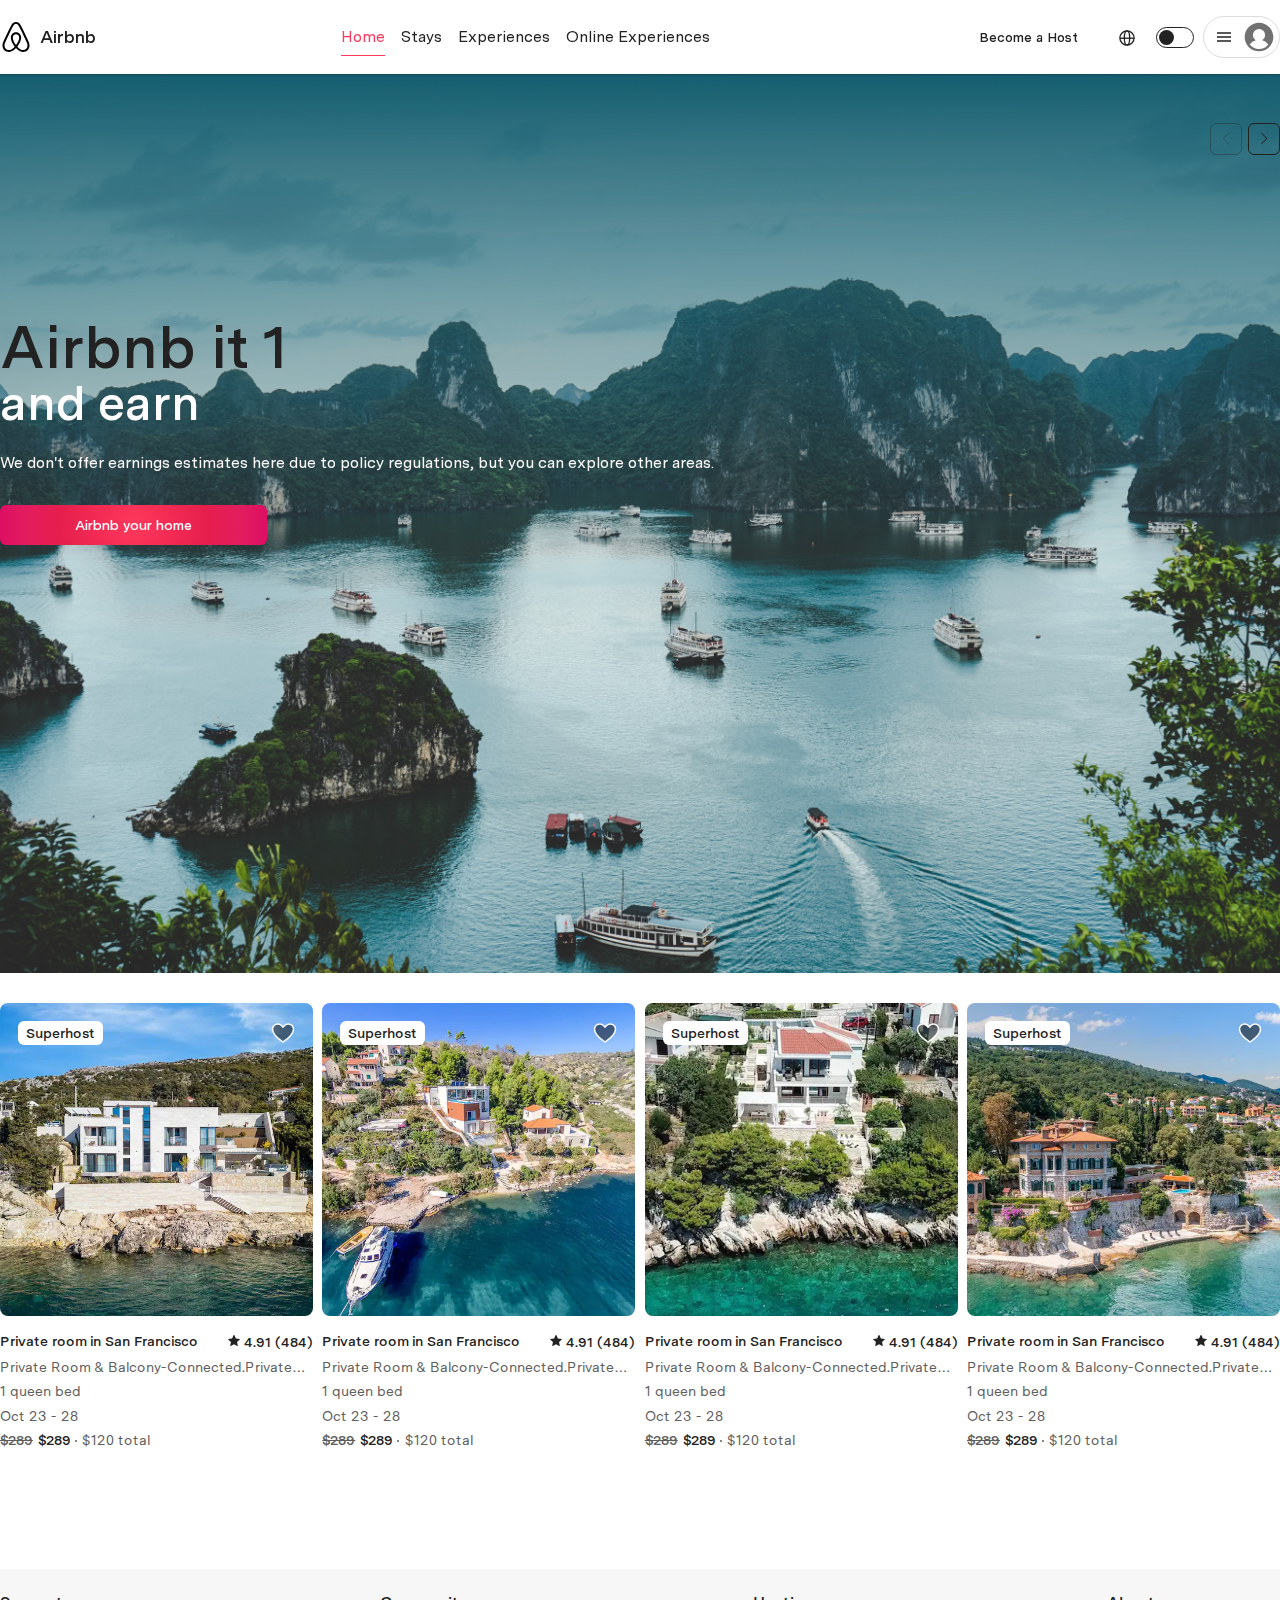
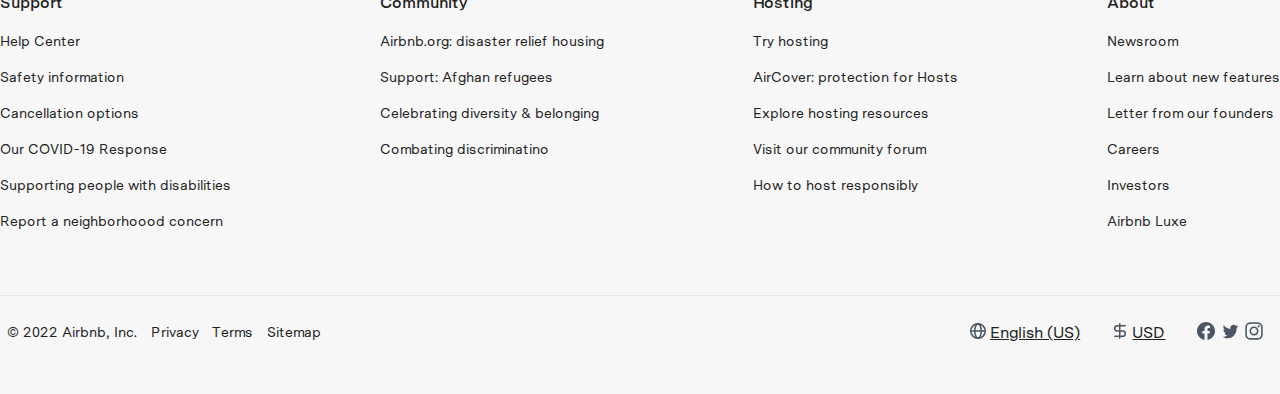
==== commit 5edaa90c: "swiper-slider,динамическая подгрузка карточек" ====
--- a/index.html
+++ b/index.html
@@ -515,7 +515,7 @@
           </div>
           <div class="footer_bottom_right">
             <div class="lang_dol">
-              <a href="#">
+              <a href="#" target="_blank">
                 <svg width="24" height="24" viewBox="0 0 24 24" fill="none" xmlns="http://www.w3.org/2000/svg">
                   <path
                     d="M19.25 12C19.25 16.0041 16.0041 19.25 12 19.25C7.99594 19.25 4.75 16.0041 4.75 12C4.75 7.99594 7.99594 4.75 12 4.75C16.0041 4.75 19.25 7.99594 19.25 12Z"
@@ -526,7 +526,7 @@
                   <path d="M5 12H19" stroke="#4B5563" stroke-width="1.5" stroke-linecap="round"
                     stroke-linejoin="round" />
                 </svg></a>
-              <a href="#"><u>English (US)</u></a>
+              <a href="#" target="_blank"><u>English (US)</u></a>
             </div>
             <div class="lang_dol">
               <a href="#">
@@ -538,27 +538,27 @@
                     stroke-linejoin="round" />
                 </svg>
               </a>
-              <a href="#"><u>USD</u></a>
+              <a href="#" target="_blank"><u>USD</u></a>
             </div>
             <div class="lang_dol">
-              <a href="#">
+              <a href="#" target="_blank">
                 <svg width="24" height="24" viewBox="0 0 24 24" fill="none" xmlns="http://www.w3.org/2000/svg">
                   <path fill-rule="evenodd" clip-rule="evenodd"
                     d="M3 12C3 16.45 6.25 20.15 10.5 20.9L10.5502 20.8599C10.5334 20.8566 10.5167 20.8533 10.5 20.85V14.5H8.25V12H10.5V10C10.5 7.75 11.95 6.5 14 6.5C14.65 6.5 15.35 6.6 16 6.7V9H14.85C13.75 9 13.5 9.55 13.5 10.25V12H15.9L15.5 14.5H13.5V20.85C13.4833 20.8533 13.4666 20.8566 13.4498 20.8599L13.5 20.9C17.75 20.15 21 16.45 21 12C21 7.05 16.95 3 12 3C7.05 3 3 7.05 3 12Z"
-                    fill="#4B5563" />
+                    fill="#4B5563"/>
                 </svg></a>
-              <a href="#">
+              <a href="#" target="_blank">
                 <svg width="24" height="24" viewBox="0 0 24 24" fill="none" xmlns="http://www.w3.org/2000/svg">
                   <path fill-rule="evenodd" clip-rule="evenodd"
                     d="M18.6615 9.07607C18.6673 9.22598 18.6692 9.37582 18.6692 9.52572C18.6692 14.0705 15.4722 19.3171 9.62599 19.3171C7.83014 19.3171 6.16025 18.7447 4.75328 17.7704C5.00199 17.7976 5.25457 17.8181 5.51103 17.8181C7.00004 17.8181 8.37148 17.2661 9.45933 16.3394C8.06851 16.319 6.8941 15.3174 6.48907 13.9546C6.68351 13.9955 6.88375 14.016 7.08853 14.016C7.37729 14.016 7.65765 13.9752 7.92638 13.8934C6.47096 13.58 5.37473 12.19 5.37473 10.5207C5.37473 10.5002 5.37473 10.4934 5.37473 10.4797C5.80367 10.7318 6.29461 10.8885 6.81593 10.9089C5.96193 10.2889 5.40055 9.23278 5.40055 8.04038C5.40055 7.41352 5.55688 6.8207 5.83207 6.30967C7.39925 8.39466 9.74228 9.76424 12.3837 9.90733C12.3295 9.65522 12.3017 9.38955 12.3017 9.12382C12.3017 7.22279 13.7248 5.68286 15.4806 5.68286C16.3947 5.68286 17.2203 6.09856 17.7997 6.7663C18.5252 6.6164 19.2047 6.33024 19.8197 5.93505C19.5814 6.73907 19.0781 7.41348 18.4205 7.83593C19.0639 7.75417 19.6776 7.57034 20.2467 7.29779C19.8197 7.98597 19.2823 8.5923 18.6615 9.07607Z"
-                    fill="#4B5563" />
+                    fill="#4B5563"/>
                 </svg>
               </a>
-              <a href="#">
+              <a href="#" target="_blank">
                 <svg width="24" height="24" viewBox="0 0 24 24" fill="none" xmlns="http://www.w3.org/2000/svg">
                   <path
                     d="M12.0004 3.27271C9.63025 3.27271 9.33281 3.28307 8.40193 3.32543C7.47287 3.36798 6.8387 3.51507 6.28381 3.73089C5.70983 3.9538 5.22293 4.25198 4.73786 4.73725C4.25242 5.22234 3.95424 5.70925 3.73061 6.28307C3.51426 6.83816 3.36699 7.47252 3.32517 8.40125C3.28354 9.33216 3.27263 9.6298 3.27263 12C3.27263 14.3702 3.28317 14.6667 3.32535 15.5976C3.36808 16.5267 3.51517 17.1609 3.7308 17.7158C3.95388 18.2898 4.25205 18.7767 4.73731 19.2618C5.22221 19.7472 5.7091 20.0462 6.28272 20.2691C6.83798 20.4849 7.47232 20.632 8.4012 20.6745C9.33208 20.7169 9.62935 20.7272 11.9993 20.7272C14.3696 20.7272 14.6661 20.7169 15.597 20.6745C16.526 20.632 17.1609 20.4849 17.7162 20.2691C18.29 20.0462 18.7762 19.7472 19.2611 19.2618C19.7465 18.7767 20.0447 18.2898 20.2683 17.716C20.4828 17.1609 20.6301 16.5265 20.6737 15.5978C20.7156 14.6669 20.7265 14.3702 20.7265 12C20.7265 9.6298 20.7156 9.33234 20.6737 8.40143C20.6301 7.47234 20.4828 6.83816 20.2683 6.28325C20.0447 5.70925 19.7465 5.22234 19.2611 4.73725C18.7756 4.2518 18.2902 3.95361 17.7156 3.73089C17.1593 3.51507 16.5248 3.36798 15.5957 3.32543C14.6648 3.28307 14.3685 3.27271 11.9976 3.27271H12.0004ZM11.2175 4.84543C11.4498 4.84507 11.7091 4.84543 12.0004 4.84543C14.3305 4.84543 14.6066 4.8538 15.5268 4.89561C16.3777 4.93452 16.8395 5.07671 17.1471 5.19616C17.5544 5.35434 17.8447 5.54343 18.15 5.84889C18.4554 6.15434 18.6445 6.44525 18.8031 6.85252C18.9225 7.1598 19.0649 7.62161 19.1036 8.47252C19.1454 9.39252 19.1545 9.66889 19.1545 11.998C19.1545 14.3271 19.1454 14.6034 19.1036 15.5234C19.0647 16.3743 18.9225 16.8362 18.8031 17.1434C18.6449 17.5507 18.4554 17.8407 18.15 18.146C17.8446 18.4514 17.5546 18.6405 17.1471 18.7987C16.8399 18.9187 16.3777 19.0605 15.5268 19.0994C14.6068 19.1412 14.3305 19.1503 12.0004 19.1503C9.67007 19.1503 9.3939 19.1412 8.47393 19.0994C7.62304 19.0602 7.16124 18.918 6.85343 18.7985C6.44617 18.6403 6.15527 18.4513 5.84982 18.1458C5.54438 17.8403 5.35529 17.5502 5.19675 17.1427C5.0773 16.8354 4.93494 16.3736 4.89622 15.5227C4.8544 14.6027 4.84604 14.3263 4.84604 11.9958C4.84604 9.66525 4.8544 9.39034 4.89622 8.47034C4.93512 7.61943 5.0773 7.15761 5.19675 6.84998C5.35493 6.4427 5.54438 6.1518 5.84982 5.84634C6.15527 5.54089 6.44617 5.3518 6.85343 5.19325C7.16106 5.07325 7.62304 4.93143 8.47393 4.89234C9.27899 4.85598 9.59098 4.84507 11.2175 4.84325V4.84543ZM16.6588 6.29452C16.0806 6.29452 15.6115 6.76307 15.6115 7.34143C15.6115 7.91961 16.0806 8.3887 16.6588 8.3887C17.2369 8.3887 17.706 7.91961 17.706 7.34143C17.706 6.76325 17.2369 6.29416 16.6588 6.29416V6.29452ZM12.0004 7.51816C9.52535 7.51816 7.51868 9.52489 7.51868 12C7.51868 14.4751 9.52535 16.4809 12.0004 16.4809C14.4754 16.4809 16.4813 14.4751 16.4813 12C16.4813 9.52489 14.4752 7.51816 12.0002 7.51816H12.0004ZM12.0004 9.09089C13.6069 9.09089 14.9094 10.3932 14.9094 12C14.9094 13.6065 13.6069 14.9091 12.0004 14.9091C10.3937 14.9091 9.09136 13.6065 9.09136 12C9.09136 10.3932 10.3937 9.09089 12.0004 9.09089Z"
-                    fill="#4B5563" />
+                    fill="#4B5563"/>
                 </svg></a>
             </div>
           </div>
--- a/css/style.css
+++ b/css/style.css
@@ -3,6 +3,8 @@
 @import "../css/forms.css";
 @import "../lib/swiper.css";
 @import "../css/modal.css";
+@import "../css/help.css";
+@import "../css/tabs.css";
 
 
 
@@ -126,6 +128,13 @@
   background-color: var(--accent-color);
   transform: scaleX(1);
 }
+
+.header-buttons {
+  display: inline-flex;
+  width: 15%;
+  justify-content: space-between;
+}
+
 
 /*dropdown*/
 .avatar {
@@ -594,5 +603,5 @@
 .flex2 {
   display: flex;
   align-items: flex-start;
-  justify-content: space-around;
+  justify-content: space-between;
 }